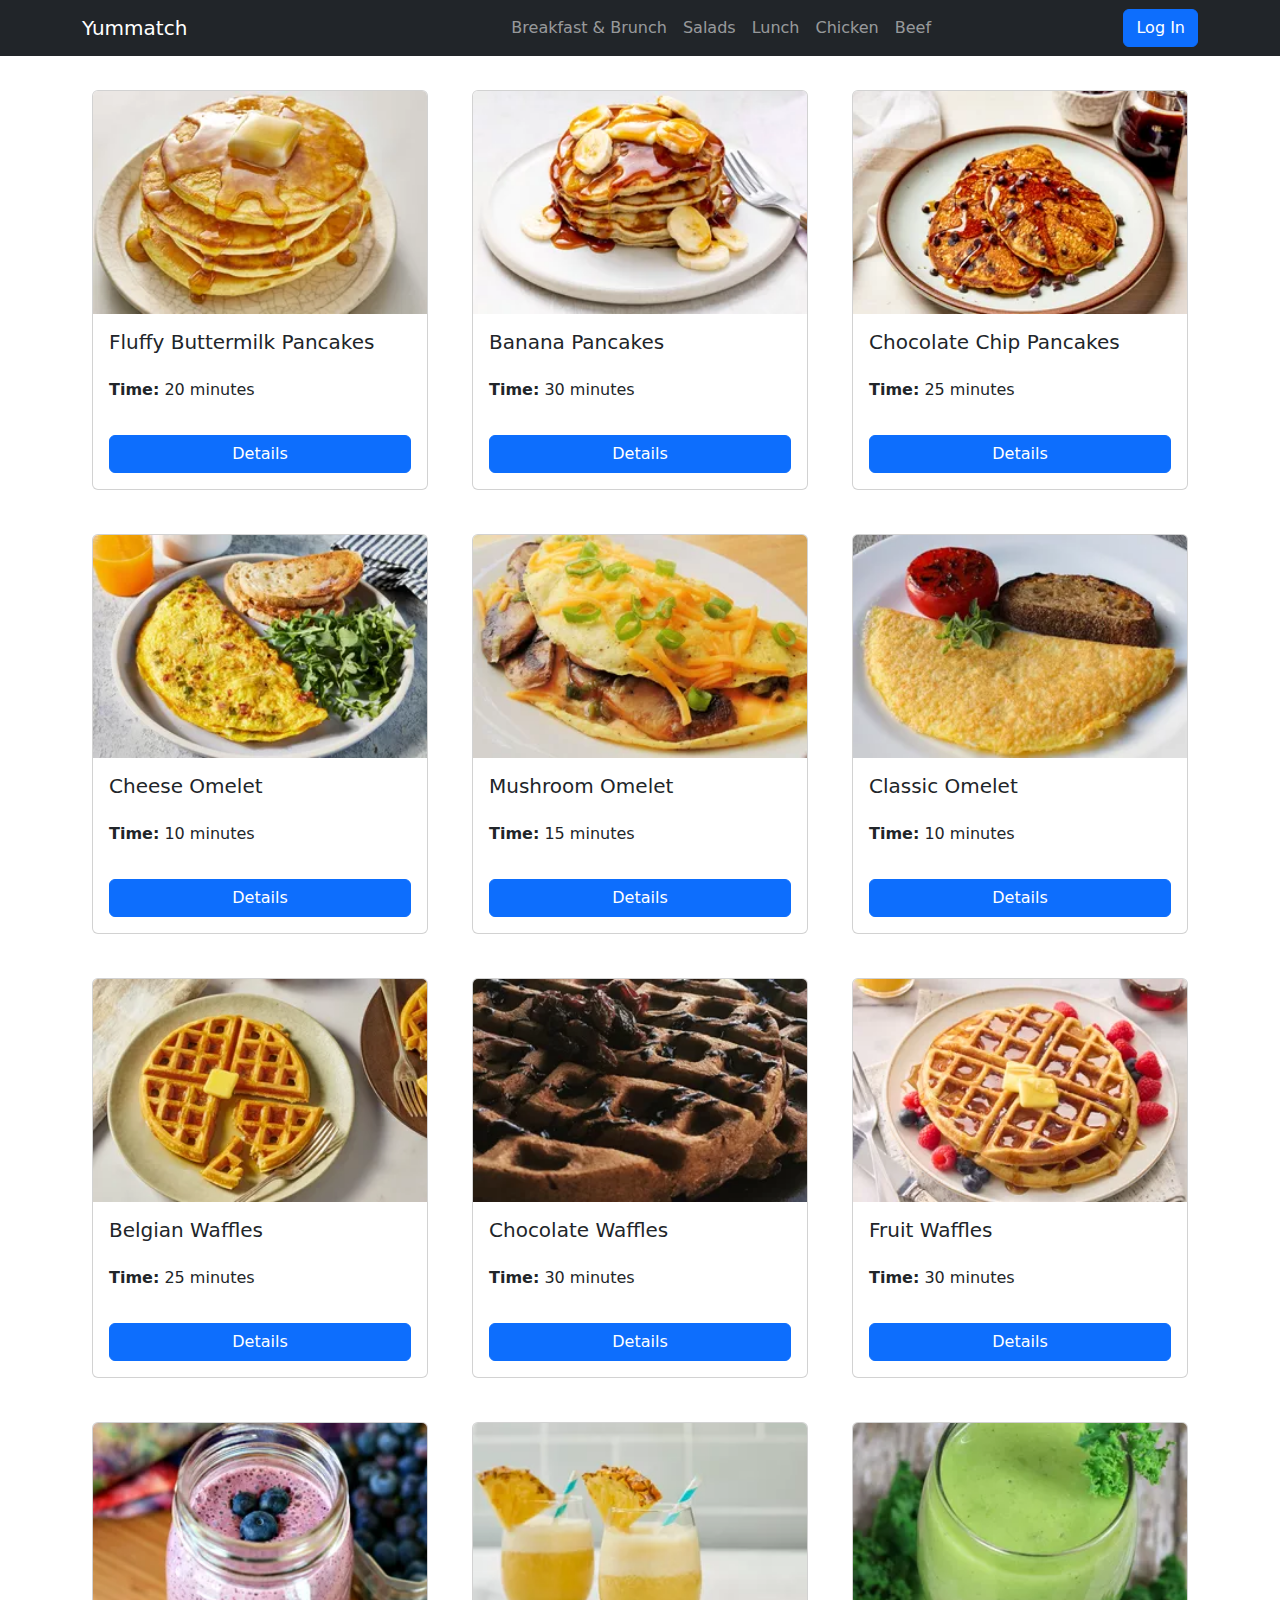
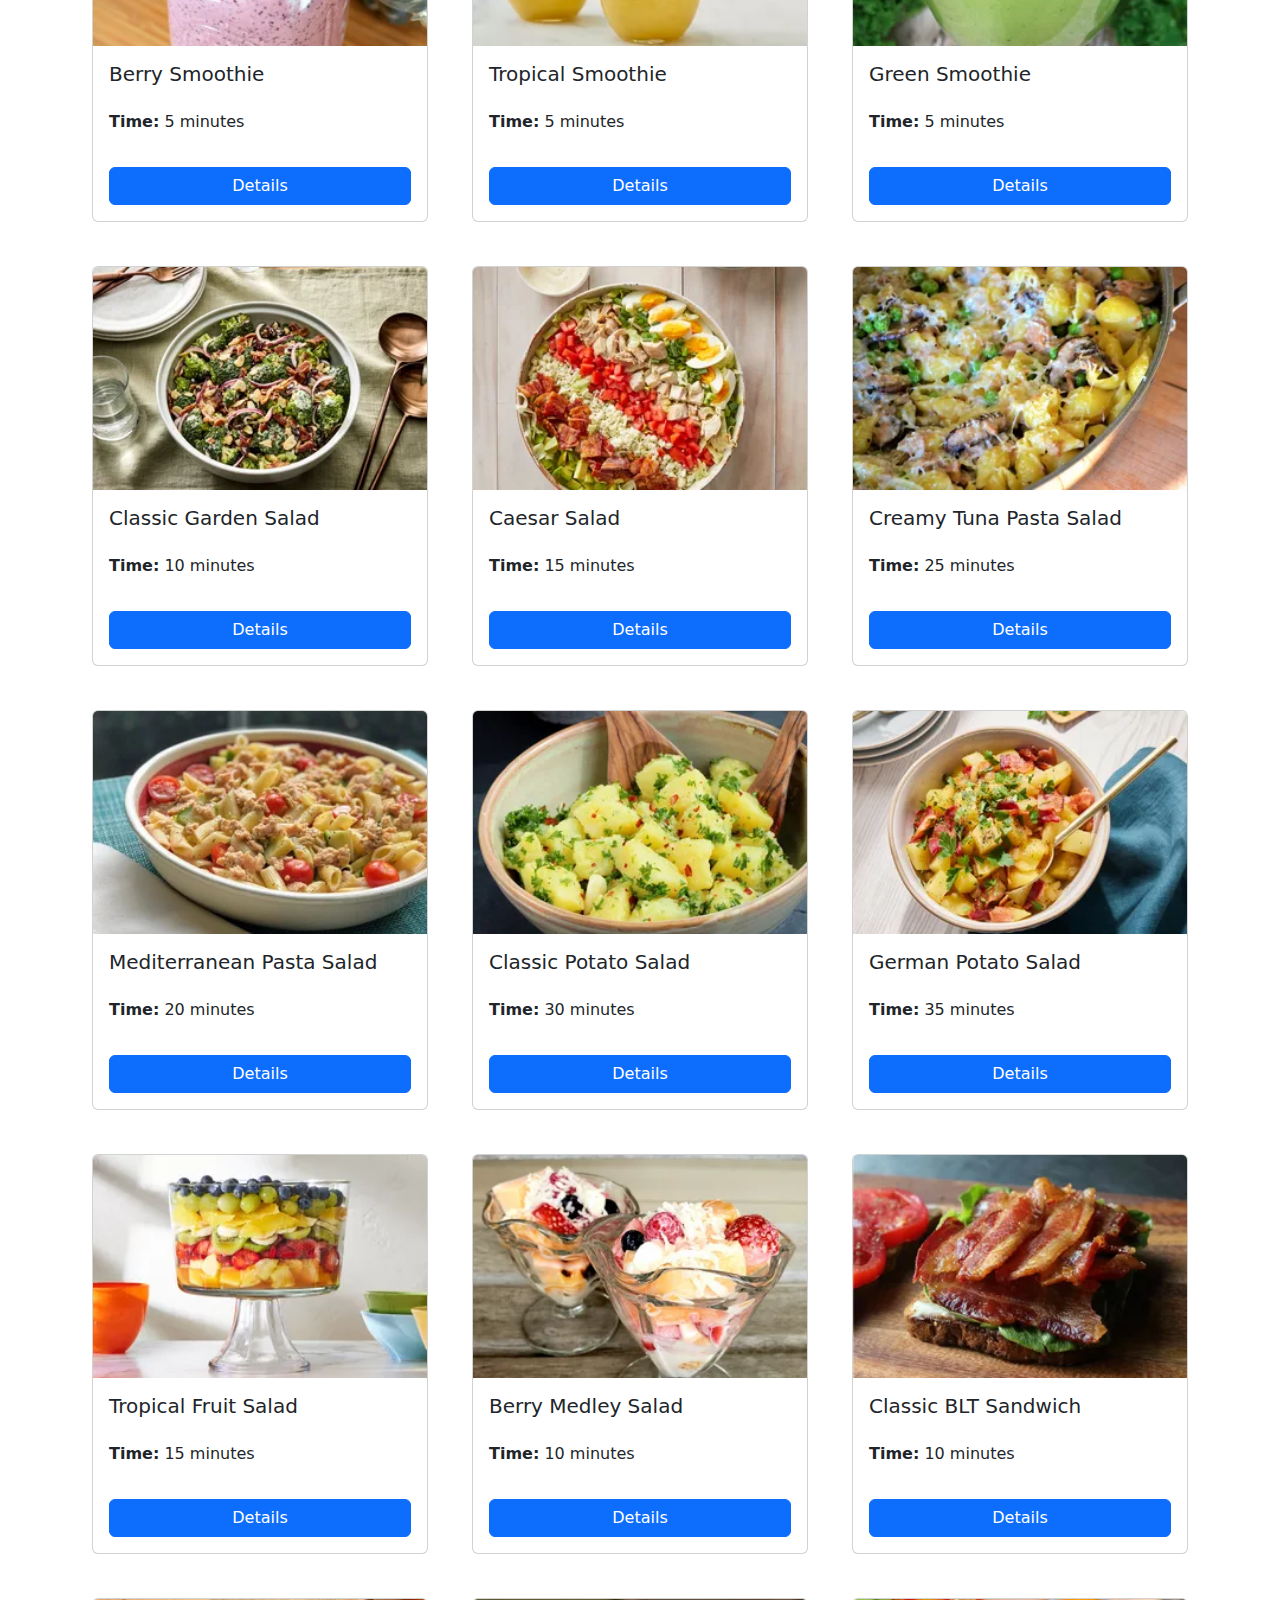
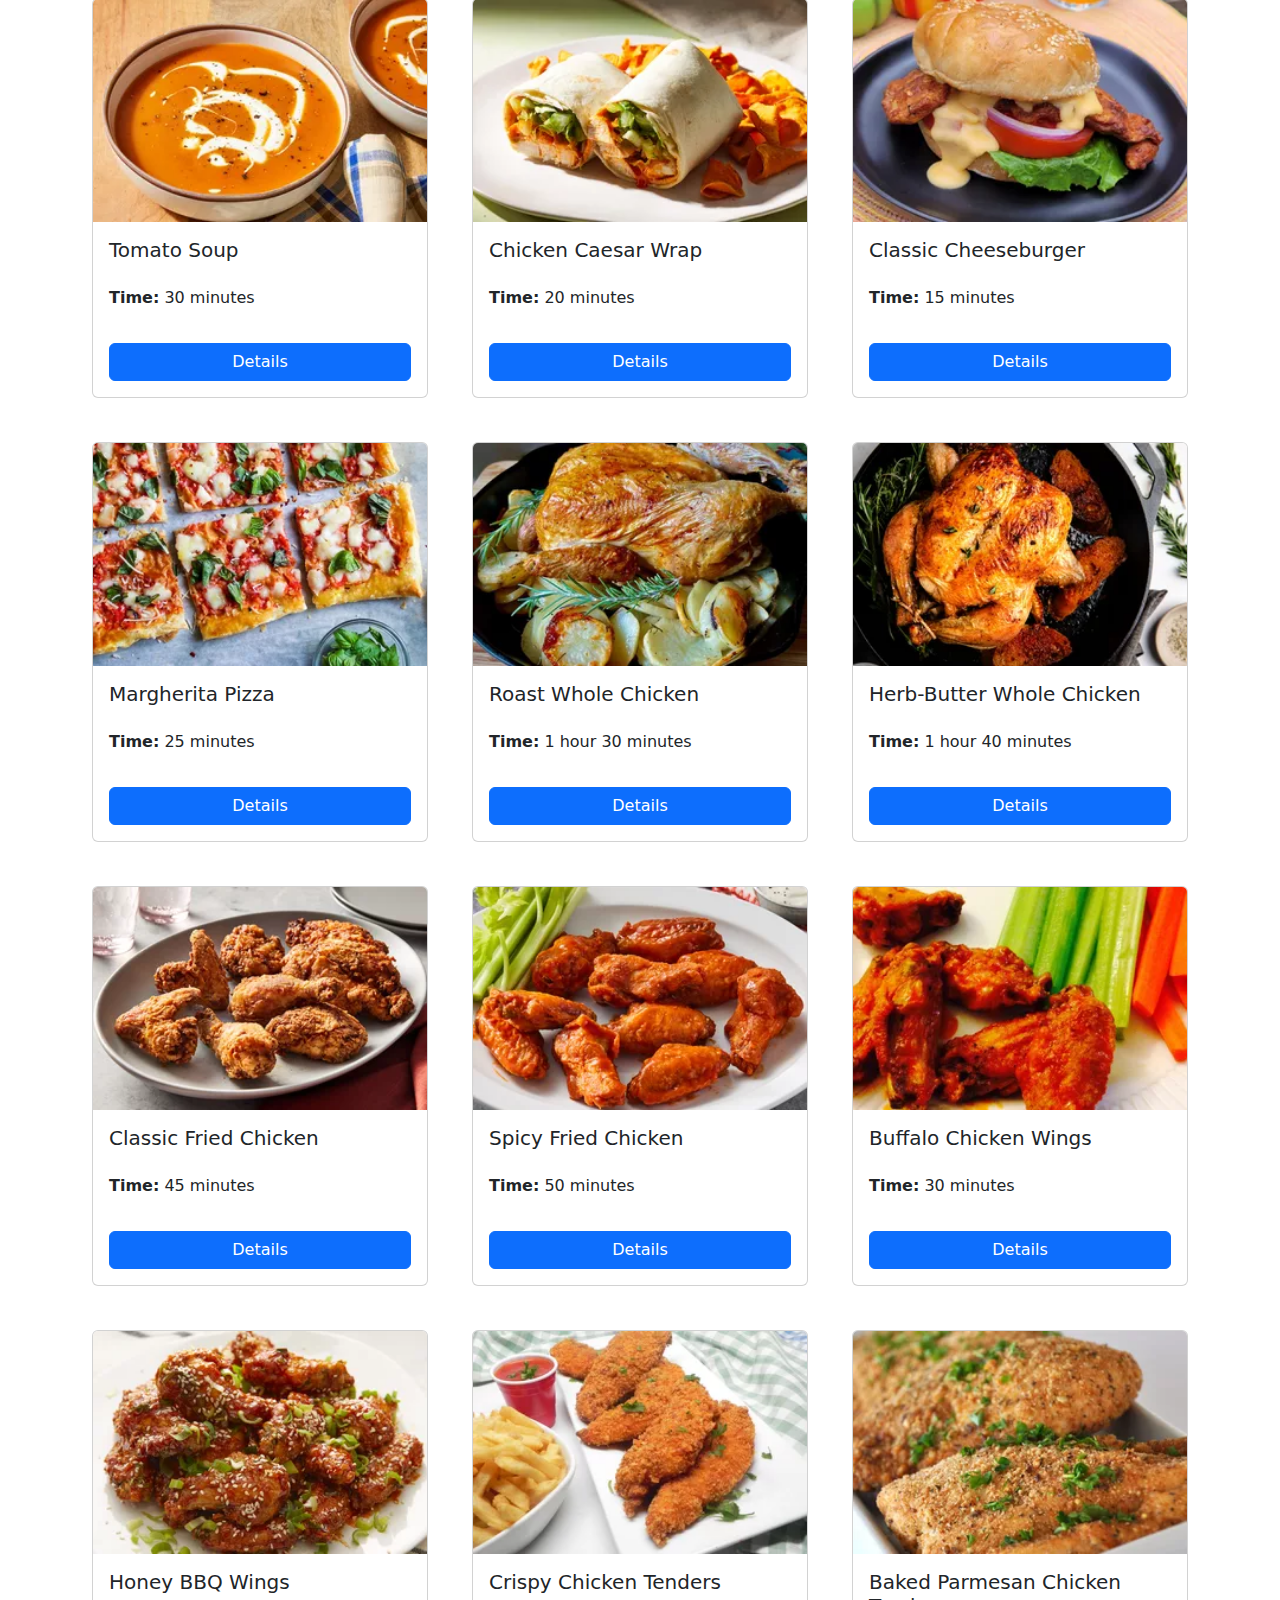
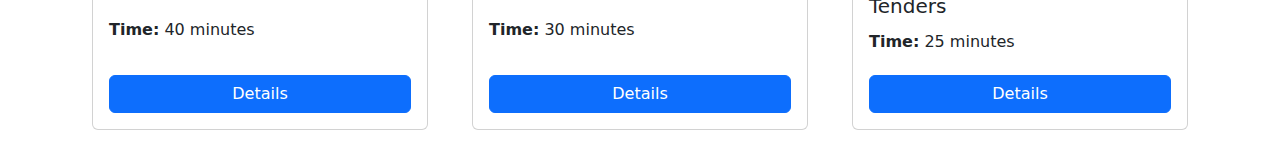
==== index.html @ ef692755 "Yummatch" ====
<!DOCTYPE html>
<html lang="tr">
<head>
    <meta charset="UTF-8">
    <meta name="viewport" content="width=device-width, initial-scale=1.0">
    <title>Tarifler</title>
    <link rel="stylesheet" href="style.css">
    <link href="https://cdn.jsdelivr.net/npm/bootstrap@5.3.0/dist/css/bootstrap.min.css" rel="stylesheet">
</head>
<body>
<nav class="navbar navbar-expand-lg navbar-dark bg-dark">
  <div class="container d-flex justify-content-between">
    <a class="navbar-brand" href="index.html">Yummatch</a>
    <button class="navbar-toggler" type="button" data-bs-toggle="collapse" data-bs-target="#navbarNav">
      <span class="navbar-toggler-icon"></span>
    </button>
    <div class="collapse navbar-collapse" id="navbarNav">
      <ul class="navbar-nav">
       <li class="nav-item"><a class="nav-link" href="category.html?category=Breakfast">Breakfast & Brunch</a></li>
       <li class="nav-item"><a class="nav-link" href="category.html?category=Salads">Salads</a></li>
       <li class="nav-item"><a class="nav-link" href="category.html?category=Lunch">Lunch</a></li>
       <li class="nav-item"><a class="nav-link" href="category.html?category=Chicken">Chicken</a></li>
       <li class="nav-item"><a class="nav-link" href="category.html?category=Beef">Beef</a></li>
      </ul>
    </div>
     <a href="login.html" class="btn btn-primary">Log In</a>
  </div>
</nav>

<div class="container mt-4">
    <h1 class="text-center"></h1>
    <div class="row" id="recipe-list"></div>
</div>

<!-- Modal -->
<div class="modal fade" id="recipeModal" tabindex="-1" aria-labelledby="recipeModalLabel" aria-hidden="true">
  <div class="modal-dialog">
    <div class="modal-content">
      <div class="modal-header">
        <h5 class="modal-title" id="recipeTitle"></h5>
        <button type="button" class="btn-close" data-bs-dismiss="modal" aria-label="Close"></button>
      </div>
      <div class="modal-body">
        <img id="recipeImage" class="img-fluid mb-2" src="" alt="">
        <p><strong>Time:</strong> <span id="recipeTime"></span></p>
        <h5>Ingredients:</h5>
        <ul id="recipeIngredients"></ul>
        <h5>Directions:</h5>
        <ol id="recipeDirections"></ol>
      </div>
    </div>
  </div>
</div>

<script src="https://cdn.jsdelivr.net/npm/bootstrap@5.3.0/dist/js/bootstrap.bundle.min.js"></script>
<script src="app.js"></script>
</body>
</html>
---- style.css ----
.collapse{
    margin-left: 300px;
}
.custom-card {
    margin: 10px; /* Kartlar arasına boşluk ekler */
    min-height: 400px; /* Kartın minimum yüksekliği */
    display: flex;
    flex-direction: column;
    justify-content: space-between;
}
.custom-card img {
    
    object-fit: cover; /* Resmi kırpmadan orantılı küçültür */
}
.custom-card .card-body {
    flex-grow: 1;
    display: flex;
    flex-direction: column;
    justify-content: space-between;
}
/* Modal içeriğini daha dar yapmak */
.modal-content {
    margin: 15px;
    padding: 20px;
}

/* Görseli ortalamak */
#recipeImage {
    display: block;
    margin: auto;
    max-width: 100%;
    height: auto;
    border-radius: 10px;
}

/* Listeyi düzenleme */
#recipeIngredients, #recipeDirections {
    padding-left: 0; /* Varsayılan boşluğu kaldır */
}

#recipeIngredients li, #recipeDirections li {
    list-style-type: none; /* Madde işaretlerini kaldır */
    padding: 5px 0; /* Daha okunaklı hale getirmek için boşluk ekleyelim */
    border-bottom: 1px solid #ddd; /* Hafif bir alt çizgi */
}

#recipeIngredients li:last-child, #recipeDirections li:last-child {
    border-bottom: none; /* Son öğede çizgiyi kaldır */
}

/* Modal başlığı için ekstra boşluk */
.modal-header {
    text-align: center;
    border-bottom: 2px solid #ddd;
}
.login-container {
          margin-top: 100px;
            
          
            background: white;
            border-radius: 10px;
            box-shadow: 0 4px 8px rgba(0, 0, 0, 0.2);
            overflow: hidden;
        }
        .image-section {
         
            background: url('/login-mobile.webp') center/cover;
            
        }
        .form-section {
          
          
            padding: 80px;
        }
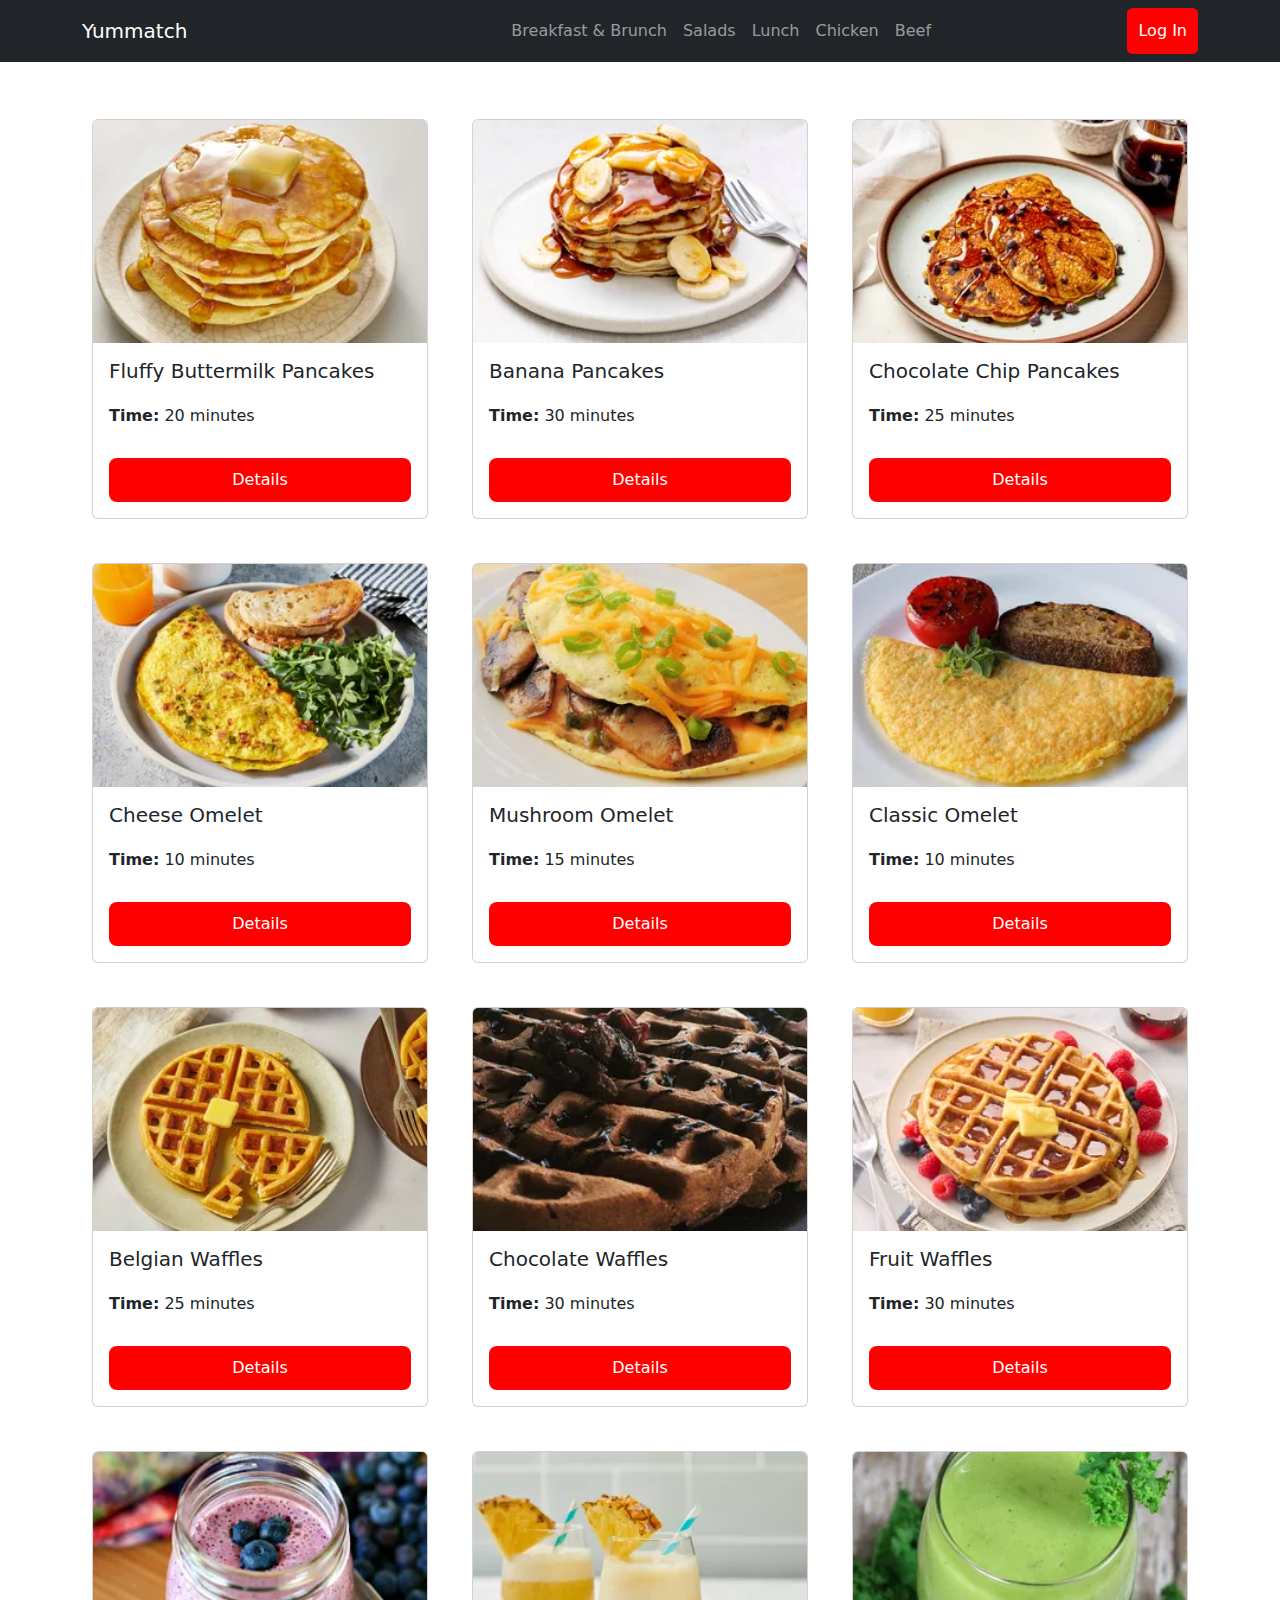
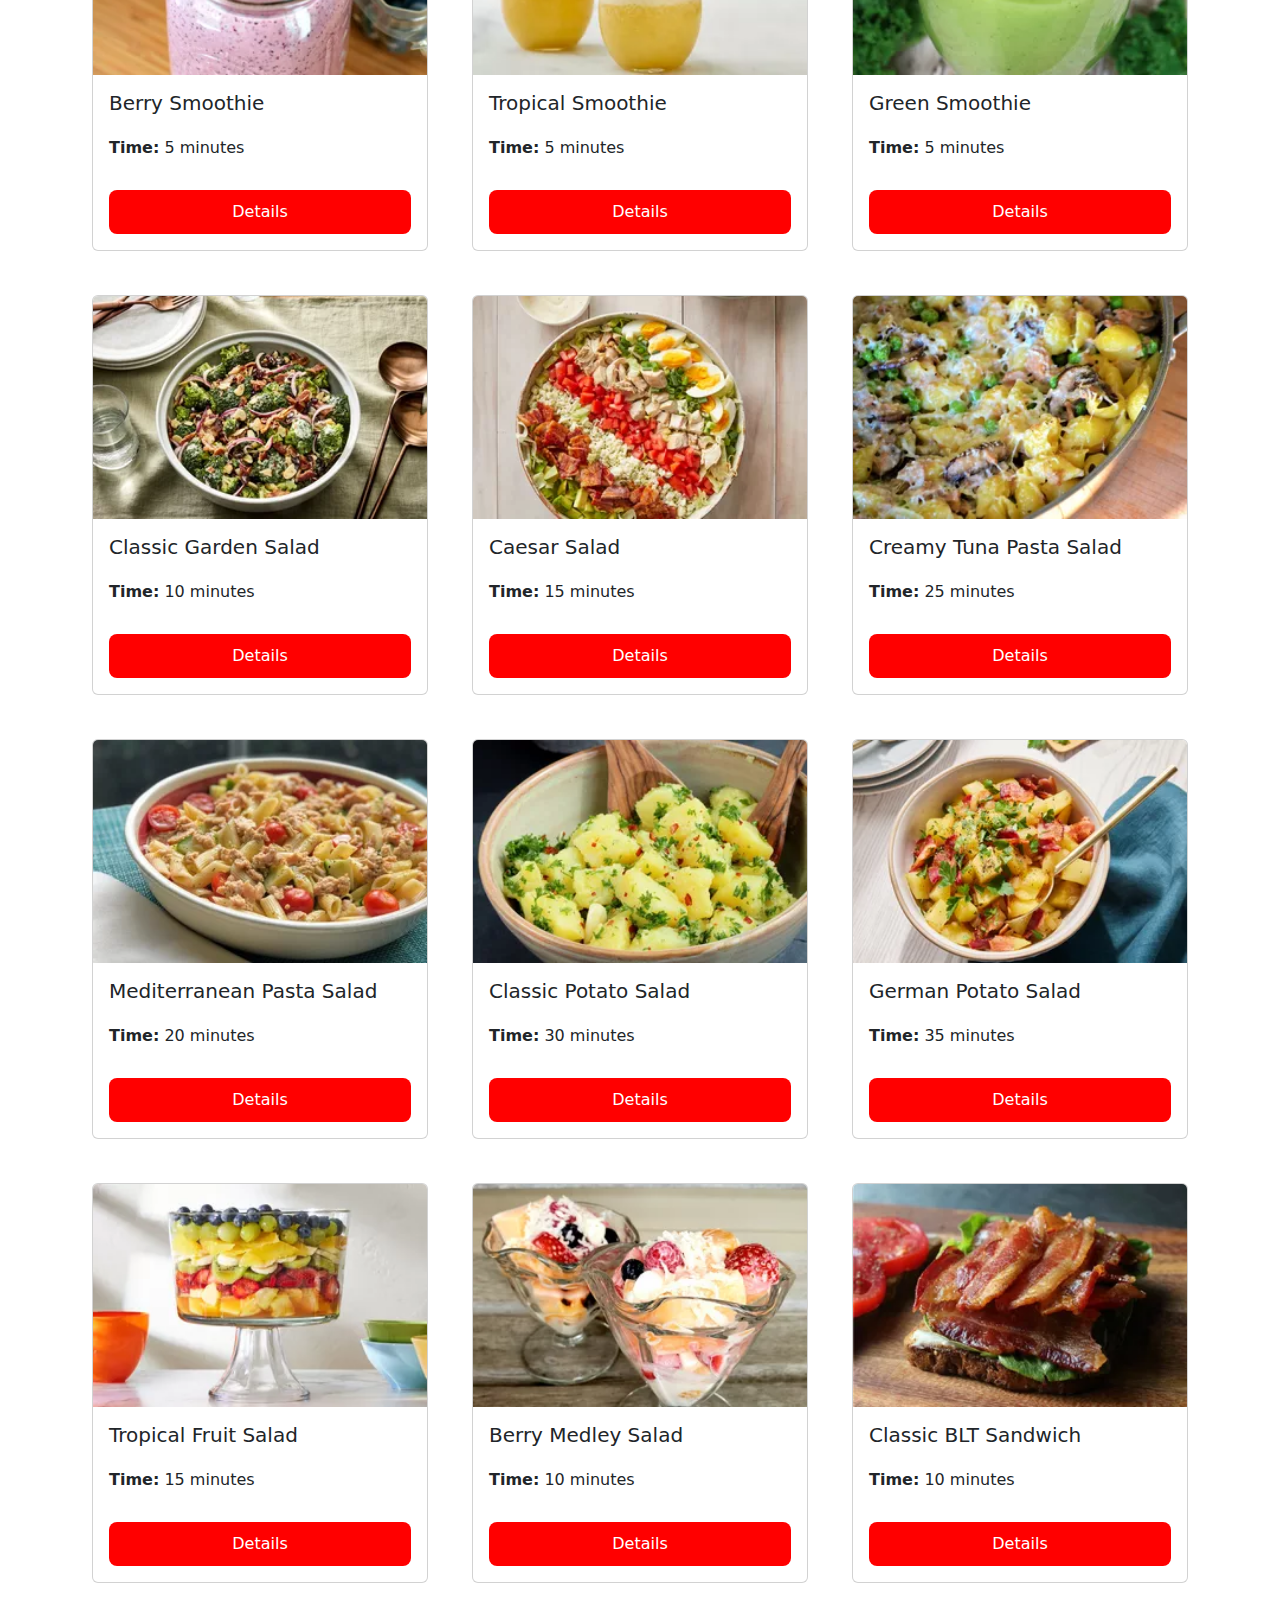
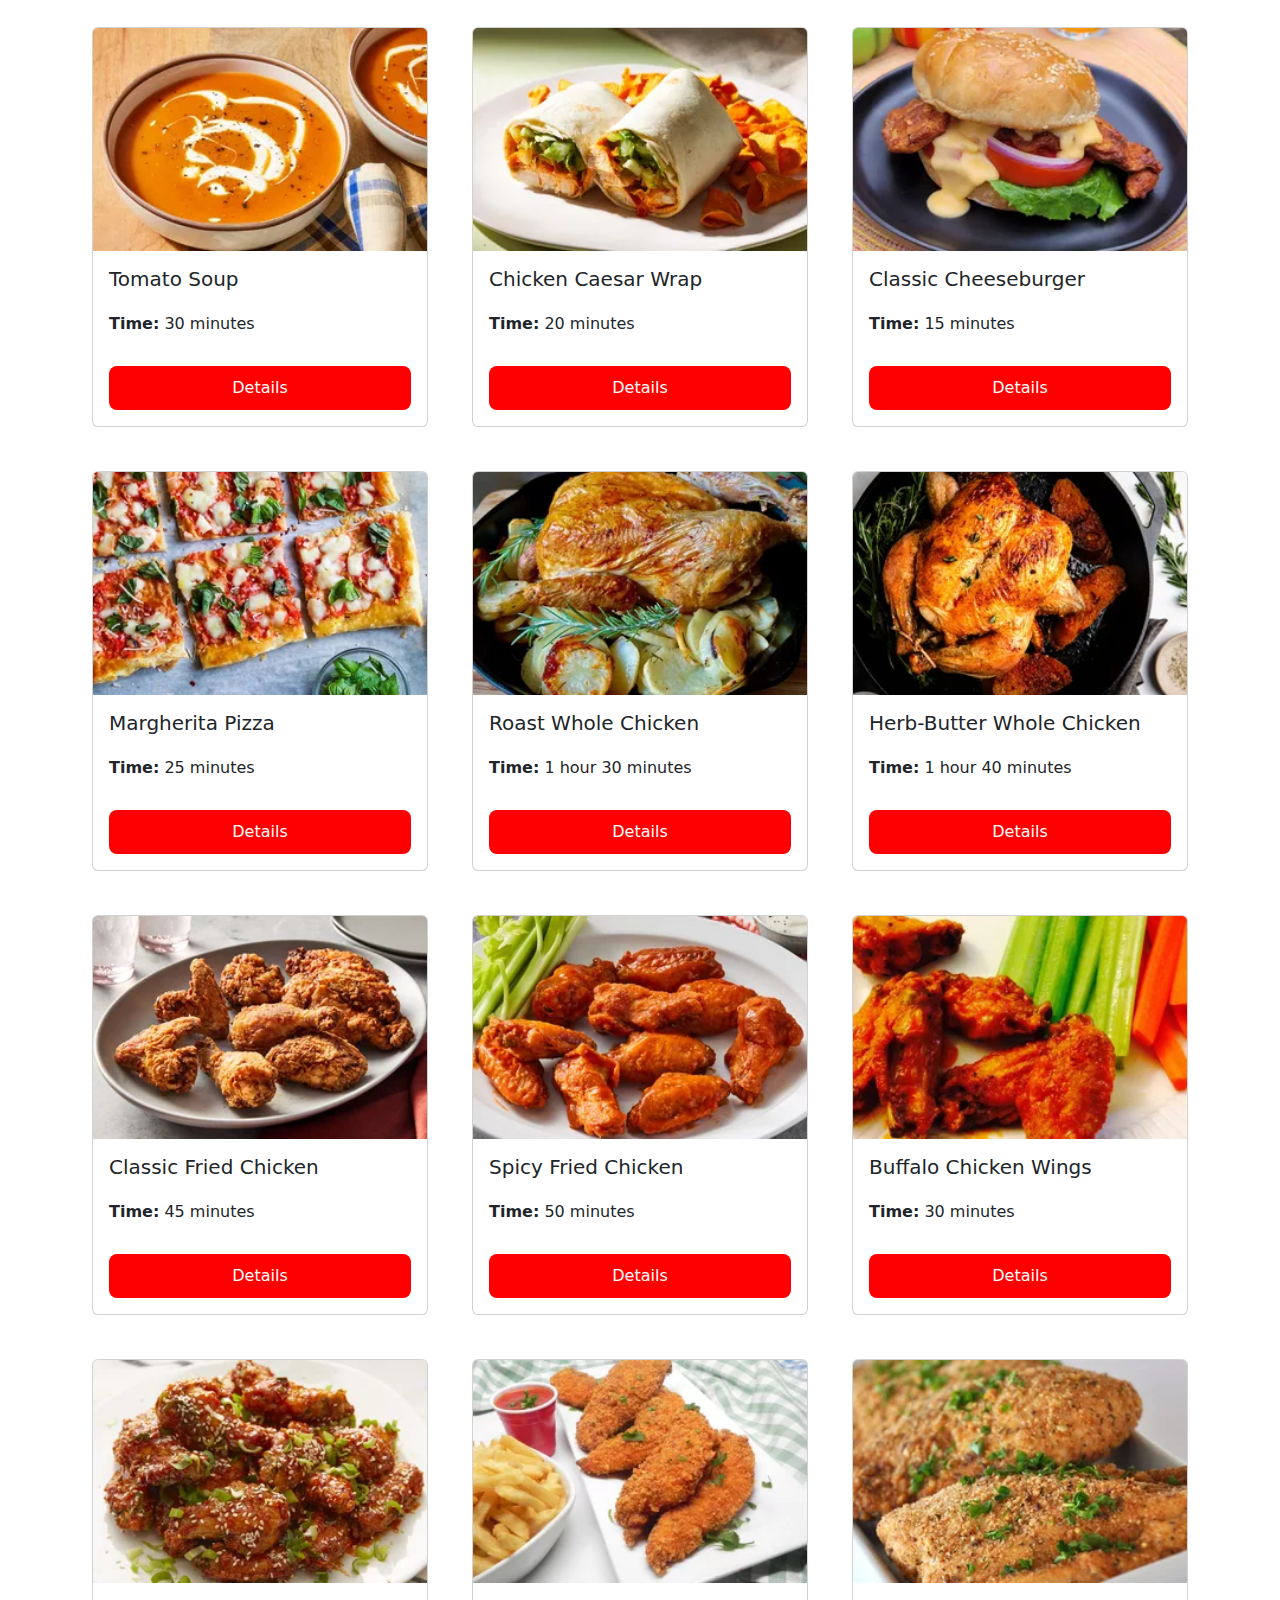
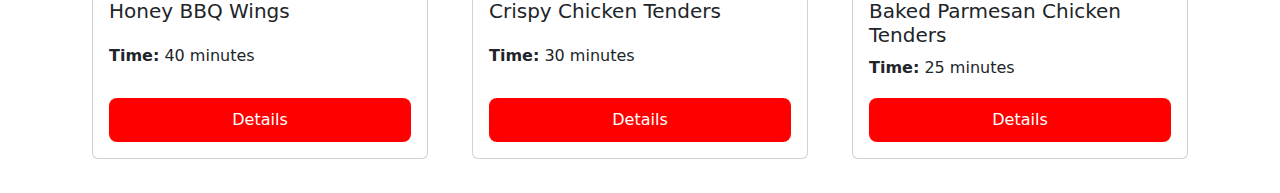
==== commit 1627fc32: "index.html" ====
--- a/index.html
+++ b/index.html
@@ -23,7 +23,7 @@
        <li class="nav-item"><a class="nav-link" href="category.html?category=Beef">Beef</a></li>
       </ul>
     </div>
-     <a href="login.html" class="btn btn-primary">Log In</a>
+     <a href="login.html" class="btn btn-red">Log In</a>
   </div>
 </nav>
 
--- a/style.css
+++ b/style.css
@@ -1,3 +1,114 @@
+.logo-box {
+            width: 100%;
+            max-width: 400px;
+            height: 200px;
+           
+            display: flex;
+            align-items: center;
+            justify-content: center;
+            border: 1px solid var(--border-color);
+            border-radius: var(--radius);
+            margin-top: 20px;
+            color: #aaa;
+            font-size: 14px;
+            box-shadow: var(--box-shadow);
+        }
+
+
+
+.input-group {
+    display: flex;
+    flex-direction: column;
+    width: 100%;
+    max-width: 300px; 
+}
+
+.input-group input {
+    width: 100%;
+    padding: 10px;
+    margin: 5px 0;
+    border: 1px solid #ccc;
+    
+}
+h1{text-align: center; padding: 15px 0px 0px 0px;}
+.form{
+    align-items: center;
+    display: flex;
+    flex-direction: column;
+}
+
+.login-btn {
+    background-color: red; 
+    color: white;
+    font-weight: bold;
+    border: none;
+    padding: 10px 15px;
+    border-radius: 8px;
+    cursor: pointer;
+    width: 100%;
+    max-width: 300px;
+    
+}
+
+/* Kırmızı buton üzerine gelince değişmesin */
+.login-btn:hover,
+.login-btn:focus {
+    background-color: red !important;
+    color: white !important;
+}
+
+/* Link ve metinleri ortala */
+.forgot-password,
+.create-account,
+.continue-without-account-box {
+    text-align: center;
+    margin-top: 10px;
+    cursor: pointer;
+}
+
+
+.continue-without-account-box {
+    padding: 10px;
+    background-color: #f8f9fa;
+    border-radius: 5px;
+    width: 100%;
+    max-width: 300px;
+    border: 1px solid #ccc;
+}
+.logo-box{
+    width: 100%;
+   
+}
+.logo-box img{width: 400px; height: 150px;}
+a.btn.btn-red{
+    background-color: red;
+    color: white;
+    border-radius: 10%;
+    padding: 10px;
+    
+    text-decoration: none;
+    cursor: pointer;
+}
+/* Butonun genel görünümü */
+.btn.show-recipe-btn {
+    background-color: red; /* Turuncu renk */
+    color: white;
+   
+    border: none;
+    padding: 10px 15px;
+    border-radius: 8px;
+    cursor: pointer;
+}
+/* Üzerine gelince değişiklik olmasını engelle */
+.btn.show-recipe-btn:hover,
+.btn.show-recipe-btn:focus,
+.btn.show-recipe-btn:active {
+    background-color: red !important; /* Rengi değiştirme */
+    color: white !important; /* Yazıyı değiştirme */
+    transform: none !important; /* Butonun boyutunu değiştirme */
+    box-shadow: none !important; /* Gölge efektini kaldır */
+}
+
 .collapse{
     margin-left: 300px;
 }
@@ -71,4 +182,4 @@
           
           
             padding: 80px;
-        }+        }
